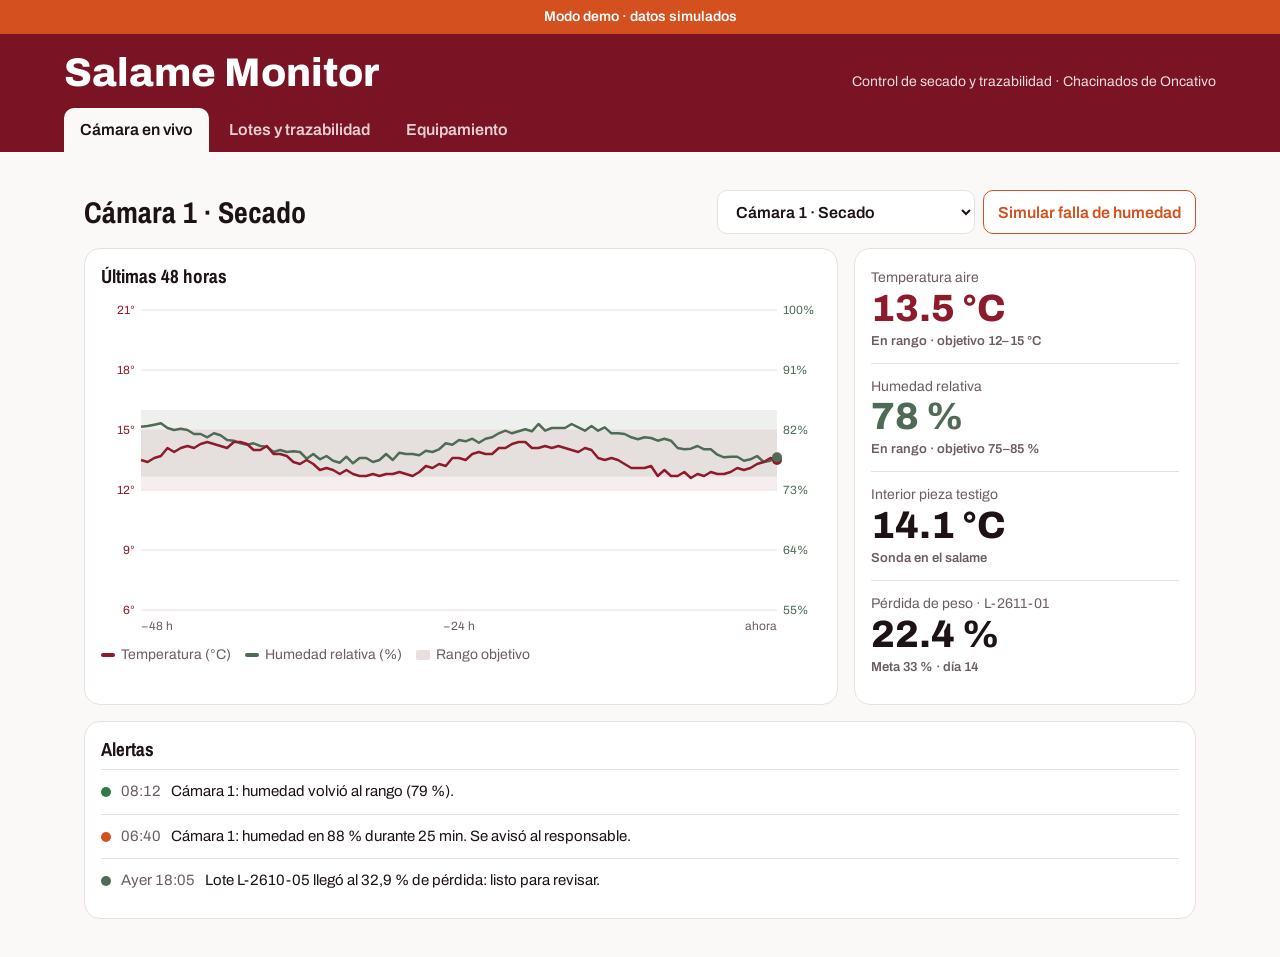
==== public_html/index.html @ 7d1190ae "Salame Monitor: panel, API PHP/MySQL, esquema SQL y firmware ESP32 Co-Authored-By: Claude Opus 5.5 <" ====
<!DOCTYPE html>
<html lang="es">
<head>
<meta charset="utf-8">
<meta name="viewport" content="width=device-width,initial-scale=1">
<title>Salame Monitor Oncativo</title>
<link rel="preconnect" href="https://fonts.googleapis.com">
<link href="https://fonts.googleapis.com/css2?family=Archivo:wght@400;600;800&family=Archivo+Narrow:wght@500;700&display=swap" rel="stylesheet">
<link rel="stylesheet" href="assets/style.css">
<script>new MutationObserver(()=>{for(const c of document.querySelectorAll('.stack td:not([data-l])')){let i=0,p=c;while(p=p.previousElementSibling)i+=p.colSpan;c.dataset.l=c.closest('table').rows[0].cells[i]?.textContent||''}}).observe(document,{childList:true,subtree:true})</script>
</head>
<body>
<div class="banner" id="modo">Modo demo · datos simulados</div>
<header>
  <div class="brand">
    <h1>Salame Monitor</h1>
    <div class="sub">Control de secado y trazabilidad · Chacinados de Oncativo</div>
  </div>
  <nav role="tablist">
    <button role="tab" aria-selected="true" data-v="camara">Cámara en vivo</button>
    <button role="tab" aria-selected="false" data-v="lotes">Lotes y trazabilidad</button>
    <button role="tab" aria-selected="false" data-v="materiales">Equipamiento</button>
  </nav>
</header>

<main>
<section class="view on band" id="v-camara">
  <div class="row">
    <h2 id="camTitle">Cámara</h2>
    <div style="display:flex;gap:8px;flex-wrap:wrap">
      <select id="cam" aria-label="Cámara"></select>
      <button class="btn warn" id="fail">Simular falla de humedad</button>
    </div>
  </div>
  <div class="live">
    <div class="panel">
      <h3>Últimas 48 horas</h3>
      <div class="fig"><svg id="chart" role="img" aria-label="Temperatura y humedad de la cámara en las últimas 48 horas"></svg></div>
      <div class="legend"><span><i style="background:var(--red)"></i>Temperatura (°C)</span><span><i style="background:var(--mold)"></i>Humedad relativa (%)</span><span><i style="background:var(--line);height:10px"></i>Rango objetivo</span></div>
    </div>
    <div class="panel"><div class="kpis" id="kpis"></div></div>
  </div>
  <div class="panel alerts">
    <h3>Alertas</h3>
    <div id="alerts"></div>
  </div>
</section>

<section class="view band" id="v-lotes">
  <div class="row"><h2>Lotes en proceso</h2><span class="sub" style="color:var(--mut)">Tocá un lote para ver su curva y la ficha de trazabilidad</span></div>
  <div class="panel">
    <table class="stack"><thead><tr><th>Lote</th><th>Producto</th><th>Etapa</th><th>Día</th><th>Pérdida de peso</th><th>Avance vs. meta</th></tr></thead><tbody id="lots"></tbody></table>
  </div>
  <div class="detail" id="detail"></div>
</section>

<section class="view band" id="v-materiales">
  <div class="row"><h2>Qué hace falta para medir una cámara</h2></div>
  <div class="mats" id="mats"></div>
  <div class="panel params">
    <h3>Rangos de referencia de la demo</h3>
    <div class="scroll"><table><thead><tr><th>Etapa</th><th class="n">Temperatura</th><th class="n">Humedad relativa</th><th>Duración típica</th></tr></thead><tbody id="params"></tbody></table></div>
    <p class="note">Valores orientativos. Cada chacinador carga sus propios rangos por cámara en la base de datos.</p>
  </div>
</section>
</main>
<script src="assets/app.js"></script>
</body>
</html>
---- public_html/assets/style.css ----
/* VOICE: herramienta de trabajo para el chacinador, clara y seria, con olor a secadero.
   IDEA: la etiqueta de lote colgada de un salame en la cámara de secado.
   PICTURE: el panel de la cámara en vivo con curvas de temperatura y humedad sobre sus bandas objetivo.
   COLOUR and TYPE: rojo salame dominante, verde moho de apoyo, blanco flor como fondo, acento naranja brasa; Archivo + Archivo Narrow.
   LAYOUT: barra superior roja, pestañas, panel en vivo grande con indicadores a la derecha, luego lotes y materiales. */
:root{color-scheme:light dark;
--bg:light-dark(#fbf9f8,#160c0e);--card:light-dark(#ffffff,#22141a);--ink:light-dark(#1d1214,#f4ecea);--mut:light-dark(#6d5d60,#b9a6a9);
--red:light-dark(#8e1b2b,#c23a4e);--redbar:#7a1424;--mold:light-dark(#4f6b55,#8fb59a);--ember:light-dark(#d4511f,#ff7a45);--line:light-dark(#eadfdf,#3a2629);--ok:light-dark(#2f7a46,#6fcf8f)}
:root[data-theme=light]{color-scheme:light}:root[data-theme=dark]{color-scheme:dark}
*{box-sizing:border-box;min-width:0}
body{margin:0;background:var(--bg);color:var(--ink);font:16px/1.55 Archivo,system-ui,sans-serif;overflow-x:clip}
header{background:var(--redbar);color:#fff;padding:18px max(5vw,16px) 0}
.brand{display:flex;flex-wrap:wrap;align-items:baseline;gap:6px 16px;justify-content:space-between}
h1{font:800 clamp(26px,4vw,40px)/1.05 Archivo,sans-serif;margin:0;text-wrap:balance}
.sub{opacity:.85;font-size:14px}
nav{display:flex;gap:4px;margin-top:14px;overflow-x:auto}
nav button{flex:none;font:600 16px Archivo,sans-serif;background:transparent;color:#fff;border:0;padding:12px 16px;min-height:44px;border-radius:10px 10px 0 0;cursor:pointer;opacity:.8}
nav button[aria-selected=true]{background:var(--bg);color:var(--ink);opacity:1}
nav button:focus-visible,button:focus-visible,select:focus-visible{outline:3px solid var(--ember);outline-offset:2px}
.band{padding:clamp(20px,3vw,40px) max(5vw,16px);max-width:1240px;margin:0 auto}
.view{display:none}.view.on{display:block}
.row{display:flex;flex-wrap:wrap;gap:12px;align-items:center;justify-content:space-between;margin-bottom:14px}
h2{font:700 clamp(22px,2.6vw,30px)/1.1 "Archivo Narrow",sans-serif;margin:0}
h3{font:700 19px/1.2 "Archivo Narrow",sans-serif;margin:0 0 8px}
select,.btn{font:600 16px Archivo,sans-serif;min-height:44px;padding:8px 14px;border-radius:10px;border:1px solid var(--line);background:var(--card);color:var(--ink);cursor:pointer}
.btn.pri{background:var(--red);border-color:var(--red);color:#fff}
.btn.warn{border-color:var(--ember);color:var(--ember)}
.live{display:grid;grid-template-columns:minmax(0,2.2fr) minmax(0,1fr);gap:16px}
.panel{background:var(--card);border:1px solid var(--line);border-radius:16px;padding:16px}
.fig{position:relative;min-height:340px}.fig>svg{position:absolute;inset:0;width:100%;height:100%}
.legend{display:flex;flex-wrap:wrap;gap:14px;font-size:14px;color:var(--mut);margin-top:8px}
.legend i{display:inline-block;width:14px;height:4px;border-radius:2px;vertical-align:middle;margin-right:6px}
.kpis{display:grid;gap:10px}
.kpi{border-bottom:1px solid var(--line);padding-bottom:10px}
.kpi:last-child{border:0}
.kpi b{display:block;font:800 clamp(28px,3.4vw,38px)/1 Archivo,sans-serif;white-space:nowrap}
.kpi span{font-size:14px;color:var(--mut)}
.kpi .st{font-size:13px;font-weight:600}
.okc{color:var(--ok)}.bad{color:var(--ember)}
.alerts{margin-top:16px}
.alert{display:flex;gap:10px;padding:10px 0;border-top:1px solid var(--line);font-size:15px}
.alert time{color:var(--mut);white-space:nowrap;font-variant-numeric:tabular-nums}
.dot{width:10px;height:10px;border-radius:50%;margin-top:7px;flex:none}
table{width:100%;border-collapse:collapse;font-size:15px}
th{text-align:left;font-size:13px;color:var(--mut);font-weight:600;padding:8px;border-bottom:2px solid var(--line)}
td{padding:10px 8px;border-bottom:1px solid var(--line);vertical-align:top}
td.n{text-align:right;font-variant-numeric:tabular-nums;white-space:nowrap}
tr.click{cursor:pointer}tr.click:hover td{background:color-mix(in srgb,var(--red) 6%,transparent)}
.meter{height:10px;background:var(--line);border-radius:6px;overflow:hidden;min-width:90px;position:relative}
.meter>i{display:block;height:100%;background:var(--mold)}
.meter>em{position:absolute;top:-2px;bottom:-2px;width:2px;background:var(--ink)}
.tag{display:inline-block;font-size:13px;font-weight:600;padding:2px 8px;border-radius:20px;background:color-mix(in srgb,var(--mold) 18%,transparent);color:var(--mold);white-space:nowrap}
.tag.f{background:color-mix(in srgb,var(--ember) 16%,transparent);color:var(--ember)}
.tag.l{background:color-mix(in srgb,var(--red) 14%,transparent);color:var(--red)}
.detail{display:grid;grid-template-columns:minmax(0,1.6fr) minmax(0,1fr);gap:16px;margin-top:16px}
.ficha{border:2px dashed var(--red);border-radius:14px;padding:16px;font-size:15px}
.ficha dl{display:grid;grid-template-columns:auto minmax(0,1fr);gap:4px 12px;margin:10px 0}
.ficha dt{color:var(--mut)}.ficha dd{margin:0;font-weight:600}
.qr{width:96px;height:96px;float:right;margin:0 0 8px 12px}
.note{font-size:13px;color:var(--mut);margin-top:10px}
.mats{display:grid;grid-template-columns:repeat(auto-fill,minmax(min(100%,300px),1fr));gap:14px}
.mat{background:var(--card);border:1px solid var(--line);border-radius:14px;padding:16px}
.mat .k{font-size:13px;font-weight:600;color:var(--red)}
.mat p{margin:6px 0 0;font-size:15px}
.params{margin-top:24px}
.scroll{overflow-x:auto}
@media(max-width:860px){.live,.detail{grid-template-columns:minmax(0,1fr)}.kpis{grid-template-columns:repeat(2,minmax(0,1fr))}.kpi{border:0}}
@media(max-width:600px){table{font-size:13px}.stack thead{display:none}.stack tr{display:grid;padding-block:10px;border-bottom:1px solid var(--line)}.stack td{display:flow-root;border:0;padding:3px 0;padding-inline-start:8em;text-align:start}.stack td::before{content:attr(data-l);float:inline-start;width:7.5em;margin-inline-start:-8em;white-space:normal;color:var(--mut)}.stack td:empty{display:none}.fig{min-height:260px}}
@media(prefers-reduced-motion:reduce){*{transition:none!important;animation:none!important}}
.pulse{animation:p 2s infinite}@keyframes p{50%{opacity:.35}}
.banner{background:var(--ember);color:#fff;font-size:14px;font-weight:600;padding:6px max(5vw,16px);text-align:center}
.banner.real{background:var(--ok)}
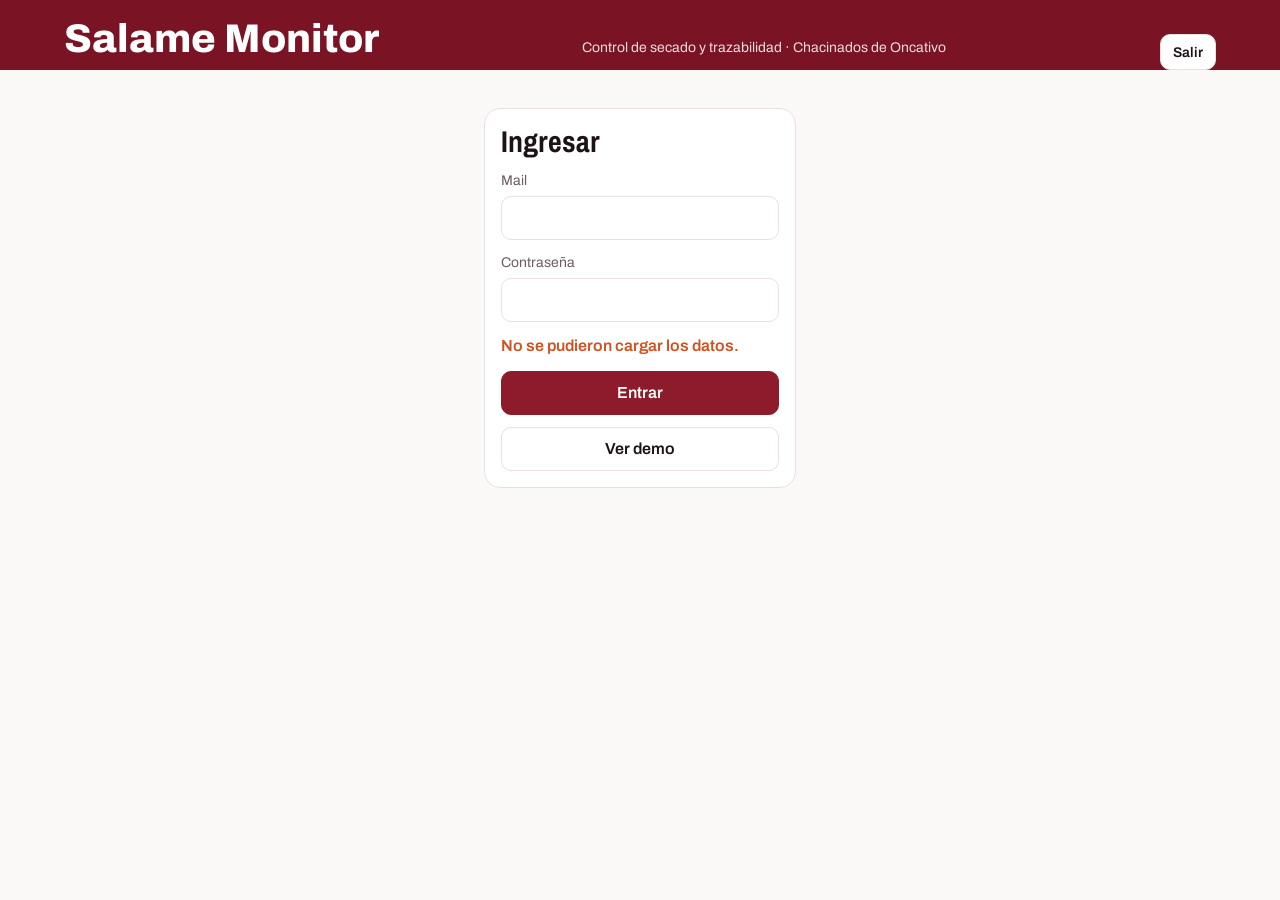
==== commit cdf798fe: "Multiempresa: login, panel de administrador y suspensión de cuentas - Tablas empresas y usuarios; cá" ====
--- a/public_html/index.html
+++ b/public_html/index.html
@@ -14,7 +14,8 @@
 <header>
   <div class="brand">
     <h1>Salame Monitor</h1>
-    <div class="sub">Control de secado y trazabilidad · Chacinados de Oncativo</div>
+    <div class="sub" id="empresa">Control de secado y trazabilidad · Chacinados de Oncativo</div>
+    <div class="user" id="user" hidden><span id="userName"></span><a id="adminLink" href="admin.html" hidden>Administrador</a><button class="btn sm" id="salir">Salir</button></div>
   </div>
   <nav role="tablist">
     <button role="tab" aria-selected="true" data-v="camara">Cámara en vivo</button>
@@ -22,6 +23,17 @@
     <button role="tab" aria-selected="false" data-v="materiales">Equipamiento</button>
   </nav>
 </header>
+
+<section class="band login" id="login" hidden>
+  <form class="panel" id="loginForm">
+    <h2>Ingresar</h2>
+    <label>Mail<input type="email" name="email" autocomplete="username" required></label>
+    <label>Contraseña<input type="password" name="password" autocomplete="current-password" required></label>
+    <p class="err" id="loginErr" role="alert"></p>
+    <button class="btn pri">Entrar</button>
+    <button class="btn" type="button" id="verDemo">Ver demo</button>
+  </form>
+</section>
 
 <main>
 <section class="view on band" id="v-camara">
--- a/public_html/assets/style.css
+++ b/public_html/assets/style.css
@@ -70,3 +70,18 @@
 .pulse{animation:p 2s infinite}@keyframes p{50%{opacity:.35}}
 .banner{background:var(--ember);color:#fff;font-size:14px;font-weight:600;padding:6px max(5vw,16px);text-align:center}
 .banner.real{background:var(--ok)}
+.user{display:flex;align-items:center;gap:12px;font-size:14px;flex-wrap:wrap}
+.user a{color:#fff;font-weight:600}
+.btn.sm{min-height:36px;padding:4px 12px;font-size:14px}
+body.login-on nav,body.login-on main{display:none}
+.login{max-width:440px}
+.login form{display:grid;gap:12px}
+.login label,.form label{display:grid;gap:4px;font-size:14px;color:var(--mut)}
+input{font:16px Archivo,sans-serif;min-height:44px;padding:8px 12px;border-radius:10px;border:1px solid var(--line);background:var(--card);color:var(--ink)}
+input:focus-visible{outline:3px solid var(--ember);outline-offset:2px}
+.err{color:var(--ember);font-weight:600;margin:0;min-height:1.5em}
+.form.inline{display:flex;flex-wrap:wrap;gap:10px;align-items:end;margin-top:14px;padding-top:14px;border-top:1px solid var(--line)}
+.form.inline label{flex:1 1 140px}
+.secreto{background:color-mix(in srgb,var(--ok) 14%,var(--card));border:2px solid var(--ok);border-radius:14px;padding:14px 16px;margin-bottom:16px;font-weight:600;overflow-wrap:anywhere}
+.secreto code{font-size:15px;background:var(--card);padding:2px 6px;border-radius:6px;user-select:all}
+[hidden]{display:none!important}
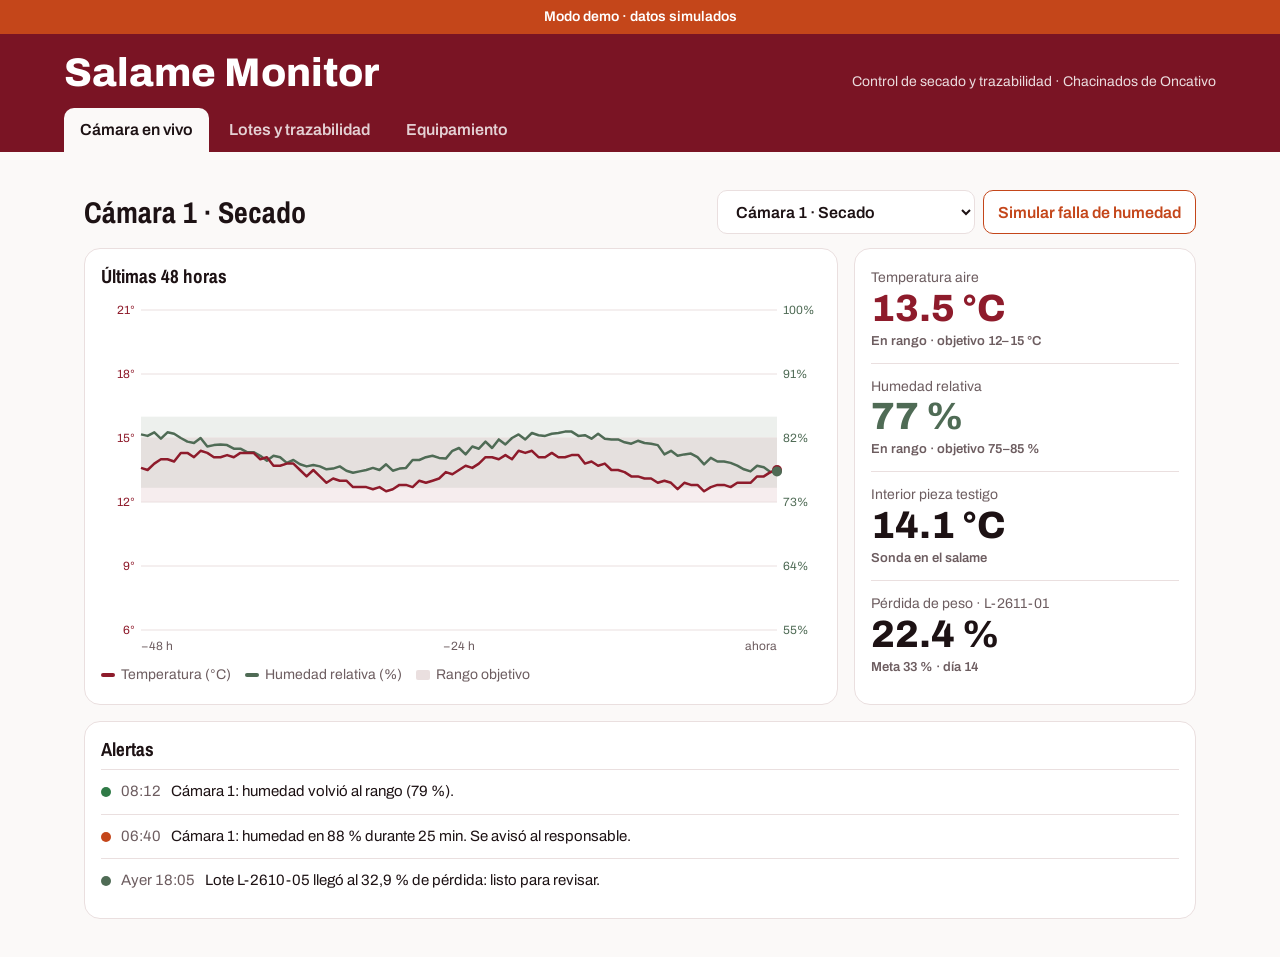
==== commit 491792ca: "Adaptación a cualquier dispositivo - Colores sin light-dark()/color-mix() para que funcione en celul" ====
--- a/public_html/index.html
+++ b/public_html/index.html
@@ -2,12 +2,21 @@
 <html lang="es">
 <head>
 <meta charset="utf-8">
-<meta name="viewport" content="width=device-width,initial-scale=1">
+<meta name="viewport" content="width=device-width,initial-scale=1,viewport-fit=cover">
+<meta name="theme-color" content="#7a1424">
+<meta name="mobile-web-app-capable" content="yes">
+<meta name="apple-mobile-web-app-capable" content="yes">
+<meta name="apple-mobile-web-app-status-bar-style" content="default">
+<meta name="apple-mobile-web-app-title" content="Salame Monitor">
+<meta name="format-detection" content="telephone=no">
+<link rel="manifest" href="manifest.webmanifest">
+<link rel="icon" href="assets/icon.svg" type="image/svg+xml">
+<link rel="apple-touch-icon" href="assets/icon-180.png">
 <title>Salame Monitor Oncativo</title>
 <link rel="preconnect" href="https://fonts.googleapis.com">
 <link href="https://fonts.googleapis.com/css2?family=Archivo:wght@400;600;800&family=Archivo+Narrow:wght@500;700&display=swap" rel="stylesheet">
 <link rel="stylesheet" href="assets/style.css">
-<script>new MutationObserver(()=>{for(const c of document.querySelectorAll('.stack td:not([data-l])')){let i=0,p=c;while(p=p.previousElementSibling)i+=p.colSpan;c.dataset.l=c.closest('table').rows[0].cells[i]?.textContent||''}}).observe(document,{childList:true,subtree:true})</script>
+<script>new MutationObserver(()=>{for(const c of document.querySelectorAll('.stack td:not([data-l])')){let i=0,p=c;while(p=p.previousElementSibling)i+=p.colSpan;c.dataset.l=(c.closest('table').rows[0].cells[i]||{}).textContent||''}}).observe(document,{childList:true,subtree:true})</script>
 </head>
 <body>
 <div class="banner" id="modo">Modo demo · datos simulados</div>
--- a/public_html/assets/style.css
+++ b/public_html/assets/style.css
@@ -3,13 +3,23 @@
    PICTURE: el panel de la cámara en vivo con curvas de temperatura y humedad sobre sus bandas objetivo.
    COLOUR and TYPE: rojo salame dominante, verde moho de apoyo, blanco flor como fondo, acento naranja brasa; Archivo + Archivo Narrow.
    LAYOUT: barra superior roja, pestañas, panel en vivo grande con indicadores a la derecha, luego lotes y materiales. */
-:root{color-scheme:light dark;
---bg:light-dark(#fbf9f8,#160c0e);--card:light-dark(#ffffff,#22141a);--ink:light-dark(#1d1214,#f4ecea);--mut:light-dark(#6d5d60,#b9a6a9);
---red:light-dark(#8e1b2b,#c23a4e);--redbar:#7a1424;--mold:light-dark(#4f6b55,#8fb59a);--ember:light-dark(#d4511f,#ff7a45);--line:light-dark(#eadfdf,#3a2629);--ok:light-dark(#2f7a46,#6fcf8f)}
-:root[data-theme=light]{color-scheme:light}:root[data-theme=dark]{color-scheme:dark}
+/* Colores con variables comunes + media query (no light-dark()) para que funcione también en celulares viejos. */
+:root{color-scheme:light;
+--bg:#fbf9f8;--card:#ffffff;--ink:#1d1214;--mut:#6d5d60;--red:#8e1b2b;--redbar:#7a1424;--mold:#4f6b55;--ember:#c4461a;--line:#eadfdf;--ok:#2f7a46;
+--tint-red:rgba(142,27,43,.07);--tint-mold:rgba(79,107,85,.16);--tint-ember:rgba(196,70,26,.14);--tint-ok:rgba(47,122,70,.12);
+--gutter:max(5vw,16px)}
+@media(prefers-color-scheme:dark){:root:not([data-theme=light]){color-scheme:dark;
+--bg:#160c0e;--card:#22141a;--ink:#f4ecea;--mut:#b9a6a9;--red:#c23a4e;--mold:#8fb59a;--ember:#ff7a45;--line:#3a2629;--ok:#6fcf8f;
+--tint-red:rgba(194,58,78,.14);--tint-mold:rgba(143,181,154,.18);--tint-ember:rgba(255,122,69,.16);--tint-ok:rgba(111,207,143,.14)}}
+:root[data-theme=dark]{color-scheme:dark;
+--bg:#160c0e;--card:#22141a;--ink:#f4ecea;--mut:#b9a6a9;--red:#c23a4e;--mold:#8fb59a;--ember:#ff7a45;--line:#3a2629;--ok:#6fcf8f;
+--tint-red:rgba(194,58,78,.14);--tint-mold:rgba(143,181,154,.18);--tint-ember:rgba(255,122,69,.16);--tint-ok:rgba(111,207,143,.14)}
 *{box-sizing:border-box;min-width:0}
-body{margin:0;background:var(--bg);color:var(--ink);font:16px/1.55 Archivo,system-ui,sans-serif;overflow-x:clip}
-header{background:var(--redbar);color:#fff;padding:18px max(5vw,16px) 0}
+html{-webkit-text-size-adjust:100%;text-size-adjust:100%}
+body{margin:0;background:var(--bg);color:var(--ink);font:16px/1.55 Archivo,system-ui,sans-serif;overflow-x:hidden;overflow-x:clip;-webkit-tap-highlight-color:transparent}
+/* Celulares con muesca / isla: el contenido no queda debajo de la cámara ni de la barra de inicio */
+@supports(padding:max(0px)){:root{--gutter:max(5vw,16px,env(safe-area-inset-left),env(safe-area-inset-right))}body{padding-bottom:env(safe-area-inset-bottom)}}
+header{background:var(--redbar);color:#fff;padding:18px 16px 0;padding:max(18px,env(safe-area-inset-top,0px)) var(--gutter) 0}
 .brand{display:flex;flex-wrap:wrap;align-items:baseline;gap:6px 16px;justify-content:space-between}
 h1{font:800 clamp(26px,4vw,40px)/1.05 Archivo,sans-serif;margin:0;text-wrap:balance}
 .sub{opacity:.85;font-size:14px}
@@ -17,7 +27,7 @@
 nav button{flex:none;font:600 16px Archivo,sans-serif;background:transparent;color:#fff;border:0;padding:12px 16px;min-height:44px;border-radius:10px 10px 0 0;cursor:pointer;opacity:.8}
 nav button[aria-selected=true]{background:var(--bg);color:var(--ink);opacity:1}
 nav button:focus-visible,button:focus-visible,select:focus-visible{outline:3px solid var(--ember);outline-offset:2px}
-.band{padding:clamp(20px,3vw,40px) max(5vw,16px);max-width:1240px;margin:0 auto}
+.band{padding:clamp(20px,3vw,40px) var(--gutter);max-width:1240px;margin:0 auto}
 .view{display:none}.view.on{display:block}
 .row{display:flex;flex-wrap:wrap;gap:12px;align-items:center;justify-content:space-between;margin-bottom:14px}
 h2{font:700 clamp(22px,2.6vw,30px)/1.1 "Archivo Narrow",sans-serif;margin:0}
@@ -27,10 +37,10 @@
 .btn.warn{border-color:var(--ember);color:var(--ember)}
 .live{display:grid;grid-template-columns:minmax(0,2.2fr) minmax(0,1fr);gap:16px}
 .panel{background:var(--card);border:1px solid var(--line);border-radius:16px;padding:16px}
-.fig{position:relative;min-height:340px}.fig>svg{position:absolute;inset:0;width:100%;height:100%}
+.fig{position:relative;min-height:clamp(240px,48vh,360px)}.fig>svg{position:absolute;top:0;left:0;width:100%;height:100%}
 .legend{display:flex;flex-wrap:wrap;gap:14px;font-size:14px;color:var(--mut);margin-top:8px}
 .legend i{display:inline-block;width:14px;height:4px;border-radius:2px;vertical-align:middle;margin-right:6px}
-.kpis{display:grid;gap:10px}
+.kpis{display:grid;gap:10px;align-content:start}
 .kpi{border-bottom:1px solid var(--line);padding-bottom:10px}
 .kpi:last-child{border:0}
 .kpi b{display:block;font:800 clamp(28px,3.4vw,38px)/1 Archivo,sans-serif;white-space:nowrap}
@@ -44,17 +54,20 @@
 table{width:100%;border-collapse:collapse;font-size:15px}
 th{text-align:left;font-size:13px;color:var(--mut);font-weight:600;padding:8px;border-bottom:2px solid var(--line)}
 td{padding:10px 8px;border-bottom:1px solid var(--line);vertical-align:top}
+th.n{text-align:right}
 td.n{text-align:right;font-variant-numeric:tabular-nums;white-space:nowrap}
-tr.click{cursor:pointer}tr.click:hover td{background:color-mix(in srgb,var(--red) 6%,transparent)}
+tr.click{cursor:pointer}
+@media(hover:hover){tr.click:hover td{background:var(--tint-red)}}
+tr.click:active td{background:var(--tint-red)}
 .meter{height:10px;background:var(--line);border-radius:6px;overflow:hidden;min-width:90px;position:relative}
 .meter>i{display:block;height:100%;background:var(--mold)}
 .meter>em{position:absolute;top:-2px;bottom:-2px;width:2px;background:var(--ink)}
-.tag{display:inline-block;font-size:13px;font-weight:600;padding:2px 8px;border-radius:20px;background:color-mix(in srgb,var(--mold) 18%,transparent);color:var(--mold);white-space:nowrap}
-.tag.f{background:color-mix(in srgb,var(--ember) 16%,transparent);color:var(--ember)}
-.tag.l{background:color-mix(in srgb,var(--red) 14%,transparent);color:var(--red)}
+.tag{display:inline-block;font-size:13px;font-weight:600;padding:2px 8px;border-radius:20px;background:var(--tint-mold);color:var(--mold);white-space:nowrap}
+.tag.f{background:var(--tint-ember);color:var(--ember)}
+.tag.l{background:var(--tint-red);color:var(--red)}
 .detail{display:grid;grid-template-columns:minmax(0,1.6fr) minmax(0,1fr);gap:16px;margin-top:16px}
 .ficha{border:2px dashed var(--red);border-radius:14px;padding:16px;font-size:15px}
-.ficha dl{display:grid;grid-template-columns:auto minmax(0,1fr);gap:4px 12px;margin:10px 0}
+.ficha dl{clear:both;display:grid;grid-template-columns:auto minmax(0,1fr);gap:4px 12px;margin:10px 0}
 .ficha dt{color:var(--mut)}.ficha dd{margin:0;font-weight:600}
 .qr{width:96px;height:96px;float:right;margin:0 0 8px 12px}
 .note{font-size:13px;color:var(--mut);margin-top:10px}
@@ -64,11 +77,9 @@
 .mat p{margin:6px 0 0;font-size:15px}
 .params{margin-top:24px}
 .scroll{overflow-x:auto}
-@media(max-width:860px){.live,.detail{grid-template-columns:minmax(0,1fr)}.kpis{grid-template-columns:repeat(2,minmax(0,1fr))}.kpi{border:0}}
-@media(max-width:600px){table{font-size:13px}.stack thead{display:none}.stack tr{display:grid;padding-block:10px;border-bottom:1px solid var(--line)}.stack td{display:flow-root;border:0;padding:3px 0;padding-inline-start:8em;text-align:start}.stack td::before{content:attr(data-l);float:inline-start;width:7.5em;margin-inline-start:-8em;white-space:normal;color:var(--mut)}.stack td:empty{display:none}.fig{min-height:260px}}
 @media(prefers-reduced-motion:reduce){*{transition:none!important;animation:none!important}}
 .pulse{animation:p 2s infinite}@keyframes p{50%{opacity:.35}}
-.banner{background:var(--ember);color:#fff;font-size:14px;font-weight:600;padding:6px max(5vw,16px);text-align:center}
+.banner{background:var(--ember);color:#fff;font-size:14px;font-weight:600;padding:6px var(--gutter);text-align:center}
 .banner.real{background:var(--ok)}
 .user{display:flex;align-items:center;gap:12px;font-size:14px;flex-wrap:wrap}
 .user a{color:#fff;font-weight:600}
@@ -82,6 +93,71 @@
 .err{color:var(--ember);font-weight:600;margin:0;min-height:1.5em}
 .form.inline{display:flex;flex-wrap:wrap;gap:10px;align-items:end;margin-top:14px;padding-top:14px;border-top:1px solid var(--line)}
 .form.inline label{flex:1 1 140px}
-.secreto{background:color-mix(in srgb,var(--ok) 14%,var(--card));border:2px solid var(--ok);border-radius:14px;padding:14px 16px;margin-bottom:16px;font-weight:600;overflow-wrap:anywhere}
+.secreto{background:var(--card);background-image:linear-gradient(var(--tint-ok),var(--tint-ok));border:2px solid var(--ok);border-radius:14px;padding:14px 16px;margin-bottom:16px;font-weight:600;overflow-wrap:anywhere}
 .secreto code{font-size:15px;background:var(--card);padding:2px 6px;border-radius:6px;user-select:all}
 [hidden]{display:none!important}
+.btn,nav button,select,input{touch-action:manipulation}
+.scroll{-webkit-overflow-scrolling:touch}
+
+/* ---------- Adaptación a cada dispositivo ---------- */
+/* Pantallas táctiles: botones de al menos 44 px para tocar con el dedo */
+@media(pointer:coarse){.btn.sm{min-height:44px;padding:8px 14px}}
+
+/* Tablets y celulares acostados */
+@media(max-width:860px){
+  .live,.detail{grid-template-columns:minmax(0,1fr)}
+  .kpis{grid-template-columns:repeat(auto-fit,minmax(150px,1fr))}
+  .kpi{border:0}
+}
+
+/* Celulares: las tablas pasan a tarjetas, una fila debajo de la otra */
+@media(max-width:600px){
+  header{padding-top:max(12px,env(safe-area-inset-top,0px))}
+  .brand{align-items:center}
+  .brand .sub{flex-basis:100%;order:3}
+  nav{margin-top:10px;margin-inline:calc(-1 * var(--gutter));padding-inline:var(--gutter);scrollbar-width:none;scroll-snap-type:x proximity}
+  nav::-webkit-scrollbar{display:none}
+  nav button{padding:10px 14px;font-size:15px;scroll-snap-align:start}
+  .row>div,.row>select{width:100%}
+  #cam{flex:1 1 100%}
+  .panel{padding:14px;border-radius:14px}
+  table{font-size:14px}
+  .stack thead{display:none}
+  .stack tr{display:block;padding-block:10px;border-bottom:1px solid var(--line)}
+  .stack td{display:block;overflow:hidden;border:0;padding:3px 0 3px 8em;text-align:left;white-space:normal}
+  .stack td::before{content:attr(data-l);float:left;width:7.5em;margin-left:-8em;white-space:normal;color:var(--mut)}
+  .stack td:empty{display:none}
+  .stack td.acc{padding-left:0;display:flex;flex-wrap:wrap;gap:8px;padding-top:8px}
+  .stack td.acc::before{display:none}
+  .stack td.acc .btn{flex:1 1 auto}
+  .form.inline>.btn{width:100%}
+  .alert{flex-wrap:wrap;gap:4px 10px}
+  .alert>span:last-child{flex-basis:calc(100% - 20px);margin-left:20px}
+  .qr{width:80px;height:80px}
+  .secreto .btn{display:block;width:100%;margin-top:10px}
+}
+
+/* Celulares muy chicos (320 px) */
+@media(max-width:360px){
+  .stack td{padding-left:0}
+  .stack td::before{float:none;display:block;width:auto;margin:0;font-size:12px}
+  .kpi b{font-size:26px}
+  .ficha dl{grid-template-columns:minmax(0,1fr)}
+  .ficha dd{margin-bottom:6px}
+}
+
+/* Celular acostado: gráfico más bajo para que entre en la pantalla */
+@media(max-height:500px) and (orientation:landscape){.fig{min-height:220px}}
+
+/* Pantallas grandes (TV en la planta, monitores anchos) */
+@media(min-width:1600px){.band{max-width:1480px}body{font-size:17px}}
+
+/* Impresión: la ficha de trazabilidad sale limpia en papel */
+@media print{
+  header nav,.banner,.user,#fail,#cam,.btn,#login{display:none!important}
+  header{background:none;color:#000;padding:0}
+  body{background:#fff;color:#000}
+  .panel,.ficha{break-inside:avoid;border-color:#999}
+  .view{display:none!important}.view.on{display:block!important}
+}
+a.btn{display:inline-flex;align-items:center;justify-content:center;text-decoration:none}
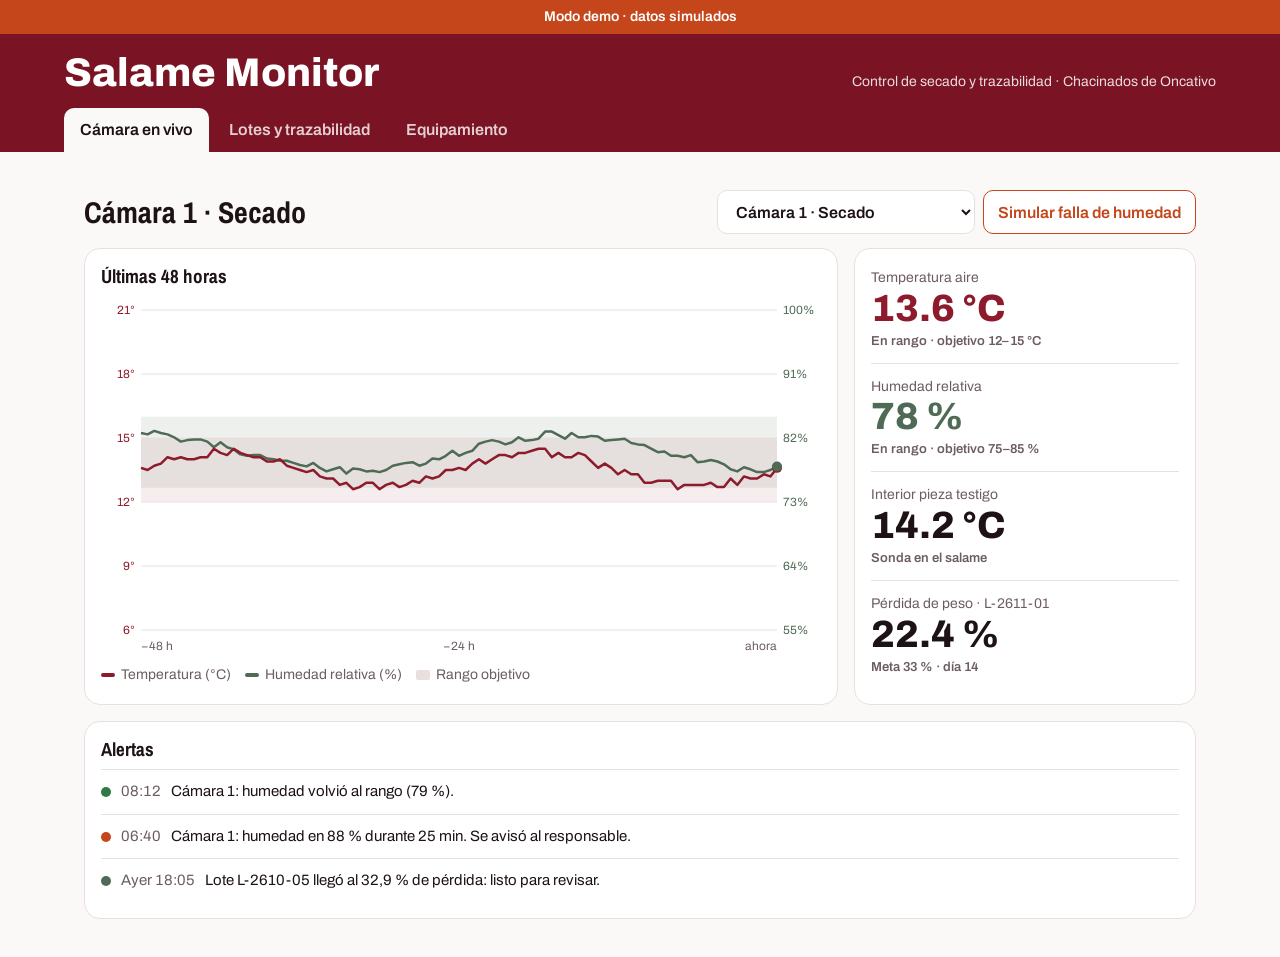
==== commit 319b2642: "Modo prueba en el panel de administrador Permite dar de alta empresas, cámaras y usuarios sin servid" ====
--- a/public_html/index.html
+++ b/public_html/index.html
@@ -41,6 +41,7 @@
     <p class="err" id="loginErr" role="alert"></p>
     <button class="btn pri">Entrar</button>
     <button class="btn" type="button" id="verDemo">Ver demo</button>
+    <a class="note" href="admin.html">Panel de administrador</a>
   </form>
 </section>
 
--- a/public_html/assets/style.css
+++ b/public_html/assets/style.css
@@ -161,3 +161,4 @@
   .view{display:none!important}.view.on{display:block!important}
 }
 a.btn{display:inline-flex;align-items:center;justify-content:center;text-decoration:none}
+.banner .btn.sm{min-height:30px;margin-left:8px;padding:2px 10px;background:rgba(255,255,255,.15);border-color:rgba(255,255,255,.5);color:#fff}
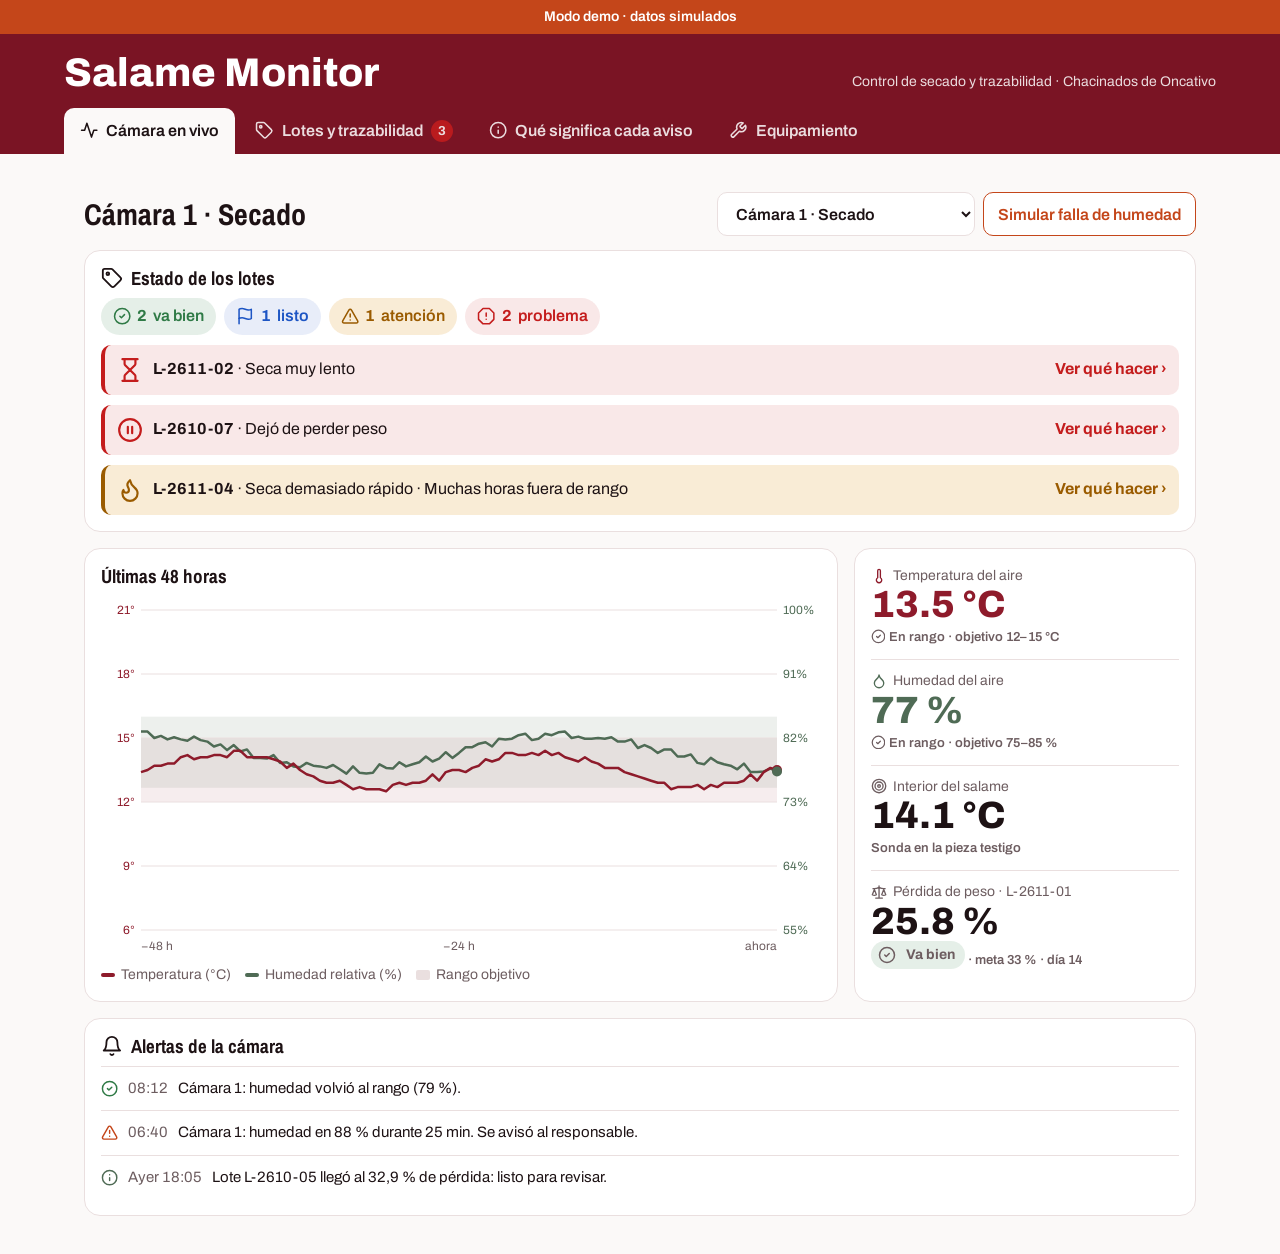
==== commit 2289a810: "Menú lateral en celular, diagnóstico del estacionamiento e íconos - Menú lateral (botón ☰) en celula" ====
--- a/public_html/index.html
+++ b/public_html/index.html
@@ -22,16 +22,22 @@
 <div class="banner" id="modo">Modo demo · datos simulados</div>
 <header>
   <div class="brand">
+    <button class="menu-btn" id="menuBtn" aria-label="Abrir menú" aria-expanded="false" aria-controls="menu"><svg class="ic" aria-hidden="true"><use href="#i-menu"/></svg></button>
     <h1>Salame Monitor</h1>
     <div class="sub" id="empresa">Control de secado y trazabilidad · Chacinados de Oncativo</div>
-    <div class="user" id="user" hidden><span id="userName"></span><a id="adminLink" href="admin.html" hidden>Administrador</a><button class="btn sm" id="salir">Salir</button></div>
   </div>
-  <nav role="tablist">
-    <button role="tab" aria-selected="true" data-v="camara">Cámara en vivo</button>
-    <button role="tab" aria-selected="false" data-v="lotes">Lotes y trazabilidad</button>
-    <button role="tab" aria-selected="false" data-v="materiales">Equipamiento</button>
+  <nav id="menu" aria-label="Secciones" tabindex="-1">
+    <div class="drawer-head"><b>Salame Monitor</b><button class="menu-btn" id="menuClose" aria-label="Cerrar menú"><svg class="ic" aria-hidden="true"><use href="#i-x"/></svg></button></div>
+    <div class="tabs" role="tablist">
+      <button role="tab" aria-selected="true" data-v="camara"><svg class="ic" aria-hidden="true"><use href="#i-vivo"/></svg>Cámara en vivo</button>
+      <button role="tab" aria-selected="false" data-v="lotes"><svg class="ic" aria-hidden="true"><use href="#i-lote"/></svg>Lotes y trazabilidad<span class="badge" id="lotBadge" hidden></span></button>
+      <button role="tab" aria-selected="false" data-v="guia"><svg class="ic" aria-hidden="true"><use href="#i-info"/></svg>Qué significa cada aviso</button>
+      <button role="tab" aria-selected="false" data-v="materiales"><svg class="ic" aria-hidden="true"><use href="#i-equipo"/></svg>Equipamiento</button>
+    </div>
+    <div class="user" id="user" hidden><span id="userName"></span><a id="adminLink" href="admin.html" hidden><svg class="ic" aria-hidden="true"><use href="#i-escudo"/></svg>Administrador</a><button class="btn sm" id="salir"><svg class="ic" aria-hidden="true"><use href="#i-salir"/></svg>Salir</button></div>
   </nav>
 </header>
+<div class="scrim" id="scrim" hidden></div>
 
 <section class="band login" id="login" hidden>
   <form class="panel" id="loginForm">
@@ -54,6 +60,7 @@
       <button class="btn warn" id="fail">Simular falla de humedad</button>
     </div>
   </div>
+  <div id="resumen"></div>
   <div class="live">
     <div class="panel">
       <h3>Últimas 48 horas</h3>
@@ -63,17 +70,27 @@
     <div class="panel"><div class="kpis" id="kpis"></div></div>
   </div>
   <div class="panel alerts">
-    <h3>Alertas</h3>
+    <h3><svg class="ic" aria-hidden="true"><use href="#i-campana"/></svg>Alertas de la cámara</h3>
     <div id="alerts"></div>
   </div>
 </section>
 
 <section class="view band" id="v-lotes">
-  <div class="row"><h2>Lotes en proceso</h2><span class="sub" style="color:var(--mut)">Tocá un lote para ver su curva y la ficha de trazabilidad</span></div>
+  <div class="row"><h2>Lotes en proceso</h2><span class="sub" style="color:var(--mut)">Tocá un lote para ver qué le pasa, su curva y la ficha de trazabilidad</span></div>
+  <div class="leyenda" id="leyenda"></div>
   <div class="panel">
-    <table class="stack"><thead><tr><th>Lote</th><th>Producto</th><th>Etapa</th><th>Día</th><th>Pérdida de peso</th><th>Avance vs. meta</th></tr></thead><tbody id="lots"></tbody></table>
+    <table class="stack"><thead><tr><th>Estado</th><th>Lote</th><th>Producto</th><th>Etapa</th><th>Día</th><th>Pérdida de peso</th><th>Avance vs. meta</th></tr></thead><tbody id="lots"></tbody></table>
   </div>
   <div class="detail" id="detail"></div>
+</section>
+
+<section class="view band" id="v-guia">
+  <div class="row"><h2>¿Cómo sé si el estacionamiento va bien?</h2></div>
+  <div class="panel guia-intro">
+    <p>La app pesa sola una <b>vara testigo</b> en cada cámara y compara cuánto peso perdió el lote con lo que debería haber perdido a esta altura. Si se aparta, te avisa con un ícono y te dice qué revisar.</p>
+    <p class="note">La curva esperada es una referencia general (llega a la meta en unos 28 días). Durante la prueba piloto se ajusta a cada producto y calibre.</p>
+  </div>
+  <div class="guia" id="guia"></div>
 </section>
 
 <section class="view band" id="v-materiales">
@@ -86,6 +103,7 @@
   </div>
 </section>
 </main>
+<script src="assets/ui.js"></script>
 <script src="assets/app.js"></script>
 </body>
 </html>
--- a/public_html/assets/style.css
+++ b/public_html/assets/style.css
@@ -7,13 +7,16 @@
 :root{color-scheme:light;
 --bg:#fbf9f8;--card:#ffffff;--ink:#1d1214;--mut:#6d5d60;--red:#8e1b2b;--redbar:#7a1424;--mold:#4f6b55;--ember:#c4461a;--line:#eadfdf;--ok:#2f7a46;
 --tint-red:rgba(142,27,43,.07);--tint-mold:rgba(79,107,85,.16);--tint-ember:rgba(196,70,26,.14);--tint-ok:rgba(47,122,70,.12);
+--warn:#9a5b00;--tint-warn:rgba(217,140,0,.16);--info:#1d55c4;--tint-info:rgba(29,85,196,.1);--bad:#c41d1d;--tint-bad:rgba(196,29,29,.1);
 --gutter:max(5vw,16px)}
 @media(prefers-color-scheme:dark){:root:not([data-theme=light]){color-scheme:dark;
 --bg:#160c0e;--card:#22141a;--ink:#f4ecea;--mut:#b9a6a9;--red:#c23a4e;--mold:#8fb59a;--ember:#ff7a45;--line:#3a2629;--ok:#6fcf8f;
---tint-red:rgba(194,58,78,.14);--tint-mold:rgba(143,181,154,.18);--tint-ember:rgba(255,122,69,.16);--tint-ok:rgba(111,207,143,.14)}}
+--tint-red:rgba(194,58,78,.14);--tint-mold:rgba(143,181,154,.18);--tint-ember:rgba(255,122,69,.16);--tint-ok:rgba(111,207,143,.14);
+--warn:#f5c04a;--tint-warn:rgba(245,192,74,.15);--info:#86aefc;--tint-info:rgba(134,174,252,.14);--bad:#ff6b6b;--tint-bad:rgba(255,107,107,.15)}}
 :root[data-theme=dark]{color-scheme:dark;
 --bg:#160c0e;--card:#22141a;--ink:#f4ecea;--mut:#b9a6a9;--red:#c23a4e;--mold:#8fb59a;--ember:#ff7a45;--line:#3a2629;--ok:#6fcf8f;
---tint-red:rgba(194,58,78,.14);--tint-mold:rgba(143,181,154,.18);--tint-ember:rgba(255,122,69,.16);--tint-ok:rgba(111,207,143,.14)}
+--tint-red:rgba(194,58,78,.14);--tint-mold:rgba(143,181,154,.18);--tint-ember:rgba(255,122,69,.16);--tint-ok:rgba(111,207,143,.14);
+--warn:#f5c04a;--tint-warn:rgba(245,192,74,.15);--info:#86aefc;--tint-info:rgba(134,174,252,.14);--bad:#ff6b6b;--tint-bad:rgba(255,107,107,.15)}
 *{box-sizing:border-box;min-width:0}
 html{-webkit-text-size-adjust:100%;text-size-adjust:100%}
 body{margin:0;background:var(--bg);color:var(--ink);font:16px/1.55 Archivo,system-ui,sans-serif;overflow-x:hidden;overflow-x:clip;-webkit-tap-highlight-color:transparent}
@@ -23,10 +26,13 @@
 .brand{display:flex;flex-wrap:wrap;align-items:baseline;gap:6px 16px;justify-content:space-between}
 h1{font:800 clamp(26px,4vw,40px)/1.05 Archivo,sans-serif;margin:0;text-wrap:balance}
 .sub{opacity:.85;font-size:14px}
-nav{display:flex;gap:4px;margin-top:14px;overflow-x:auto}
-nav button{flex:none;font:600 16px Archivo,sans-serif;background:transparent;color:#fff;border:0;padding:12px 16px;min-height:44px;border-radius:10px 10px 0 0;cursor:pointer;opacity:.8}
-nav button[aria-selected=true]{background:var(--bg);color:var(--ink);opacity:1}
-nav button:focus-visible,button:focus-visible,select:focus-visible{outline:3px solid var(--ember);outline-offset:2px}
+nav{display:flex;align-items:flex-end;gap:12px;margin-top:14px}
+.tabs{display:flex;gap:4px;overflow-x:auto;scrollbar-width:none}.tabs::-webkit-scrollbar{display:none}
+.tabs [role=tab],.tabs a{display:inline-flex;align-items:center;gap:8px;flex:none;font:600 16px Archivo,sans-serif;background:transparent;color:#fff;border:0;padding:12px 16px;min-height:44px;border-radius:10px 10px 0 0;cursor:pointer;opacity:.85;text-decoration:none}
+.tabs [aria-selected=true]{background:var(--bg);color:var(--ink);opacity:1}
+nav .user{margin-left:auto;padding-bottom:8px}
+.menu-btn,.drawer-head{display:none}
+a:focus-visible,button:focus-visible,select:focus-visible{outline:3px solid var(--ember);outline-offset:2px}
 .band{padding:clamp(20px,3vw,40px) var(--gutter);max-width:1240px;margin:0 auto}
 .view{display:none}.view.on{display:block}
 .row{display:flex;flex-wrap:wrap;gap:12px;align-items:center;justify-content:space-between;margin-bottom:14px}
@@ -84,7 +90,7 @@
 .user{display:flex;align-items:center;gap:12px;font-size:14px;flex-wrap:wrap}
 .user a{color:#fff;font-weight:600}
 .btn.sm{min-height:36px;padding:4px 12px;font-size:14px}
-body.login-on nav,body.login-on main{display:none}
+body.login-on .tabs,body.login-on main,body.login-on .menu-btn{display:none!important}
 .login{max-width:440px}
 .login form{display:grid;gap:12px}
 .login label,.form label{display:grid;gap:4px;font-size:14px;color:var(--mut)}
@@ -96,7 +102,7 @@
 .secreto{background:var(--card);background-image:linear-gradient(var(--tint-ok),var(--tint-ok));border:2px solid var(--ok);border-radius:14px;padding:14px 16px;margin-bottom:16px;font-weight:600;overflow-wrap:anywhere}
 .secreto code{font-size:15px;background:var(--card);padding:2px 6px;border-radius:6px;user-select:all}
 [hidden]{display:none!important}
-.btn,nav button,select,input{touch-action:manipulation}
+.btn,.tabs [role=tab],select,input{touch-action:manipulation}
 .scroll{-webkit-overflow-scrolling:touch}
 
 /* ---------- Adaptación a cada dispositivo ---------- */
@@ -115,9 +121,6 @@
   header{padding-top:max(12px,env(safe-area-inset-top,0px))}
   .brand{align-items:center}
   .brand .sub{flex-basis:100%;order:3}
-  nav{margin-top:10px;margin-inline:calc(-1 * var(--gutter));padding-inline:var(--gutter);scrollbar-width:none;scroll-snap-type:x proximity}
-  nav::-webkit-scrollbar{display:none}
-  nav button{padding:10px 14px;font-size:15px;scroll-snap-align:start}
   .row>div,.row>select{width:100%}
   #cam{flex:1 1 100%}
   .panel{padding:14px;border-radius:14px}
@@ -154,7 +157,7 @@
 
 /* Impresión: la ficha de trazabilidad sale limpia en papel */
 @media print{
-  header nav,.banner,.user,#fail,#cam,.btn,#login{display:none!important}
+  header nav,.menu-btn,.banner,.user,#fail,#cam,.btn,#login,#resumen{display:none!important}
   header{background:none;color:#000;padding:0}
   body{background:#fff;color:#000}
   .panel,.ficha{break-inside:avoid;border-color:#999}
@@ -162,3 +165,80 @@
 }
 a.btn{display:inline-flex;align-items:center;justify-content:center;text-decoration:none}
 .banner .btn.sm{min-height:30px;margin-left:8px;padding:2px 10px;background:rgba(255,255,255,.15);border-color:rgba(255,255,255,.5);color:#fff}
+
+/* ---------- Íconos ---------- */
+.ic{width:1.15em;height:1.15em;flex:none;vertical-align:-.2em}
+.ic.grande{width:32px;height:32px}
+.c-red{color:var(--red)}.c-mold{color:var(--mold)}.c-ember{color:var(--ember)}.c-ok{color:var(--ok)}
+h3>.ic{margin-right:8px}
+.kt{display:flex;align-items:center;gap:6px}
+.st .ic{margin-right:4px}
+.alert>.ic{margin-top:3px}
+.mat>.ic{margin-bottom:6px}
+.btn .ic{margin-right:6px}
+.user a .ic{margin-right:4px}
+.badge{display:inline-grid;place-items:center;min-width:22px;height:22px;padding:0 6px;border-radius:11px;background:var(--bad);color:#fff;font-size:13px;font-weight:700}
+
+/* ---------- Semáforo de estado de los lotes (siempre ícono + texto, nunca solo color) ---------- */
+.n-ok{--c:var(--ok);--t:var(--tint-ok)}.n-li{--c:var(--info);--t:var(--tint-info)}
+.n-at{--c:var(--warn);--t:var(--tint-warn)}.n-pr{--c:var(--bad);--t:var(--tint-bad)}
+.estado{display:inline-flex;align-items:center;gap:6px;font-weight:700;font-size:14px;padding:3px 10px 3px 7px;border-radius:20px;white-space:nowrap;color:var(--c);background:var(--t)}
+.estado .ic{width:18px;height:18px}
+.meter>i[class]{background:var(--c)}
+.leyenda{display:flex;flex-wrap:wrap;gap:8px 20px;margin-bottom:12px;font-size:14px;color:var(--mut)}
+.leyenda>div{display:flex;align-items:center;gap:8px}
+.leyenda.col{flex-direction:column;align-items:flex-start;gap:10px;margin:0}
+.leyenda.col .estado{min-width:118px}
+
+/* Resumen en "Cámara en vivo" */
+.resumen{margin-bottom:16px}
+.chips{display:flex;flex-wrap:wrap;gap:8px}
+.chip{display:inline-flex;align-items:center;gap:6px;padding:6px 12px;border-radius:20px;background:var(--t);color:var(--c);font-weight:600}
+.aviso{display:grid;grid-template-columns:auto minmax(0,1fr) auto;align-items:center;gap:4px 10px;width:100%;text-align:left;font:inherit;color:var(--ink);background:var(--t);border:0;border-left:4px solid var(--c);border-radius:10px;padding:12px;margin-top:10px;cursor:pointer;min-height:48px}
+.aviso>.ic{color:var(--c);width:26px;height:26px}
+.aviso .ver{color:var(--c);font-weight:700;white-space:nowrap}
+@media(hover:hover){.aviso:hover{filter:brightness(.97)}}
+
+/* Diagnóstico del lote */
+.diag{grid-column:1/-1;border-top:5px solid var(--c)}
+.diag h3{display:flex;flex-wrap:wrap;align-items:center;gap:10px}
+.cifra{margin:6px 0 12px}.cifra .ic{margin-right:6px;color:var(--mut)}
+.causa{display:flex;gap:14px;padding:14px 0 4px;border-top:1px solid var(--line)}
+.causa>.ic{color:var(--c,var(--red))}
+.causa h4{margin:0 0 4px;font:700 19px/1.2 "Archivo Narrow",sans-serif}
+.causa p{margin:0 0 8px}
+.hacer{display:flex;gap:8px;background:var(--bg);border-radius:10px;padding:10px 12px}
+.hacer .ic{color:var(--ok);margin-top:3px}
+
+/* Guía "Qué significa cada aviso" */
+.guia-intro{margin-bottom:14px}.guia-intro p{margin:0 0 8px}
+.guia{display:grid;gap:14px;grid-template-columns:repeat(auto-fill,minmax(min(100%,420px),1fr))}
+.guia .causa.panel{padding:16px}
+
+/* ---------- Menú lateral en celulares ---------- */
+@media(max-width:760px){
+  header{padding-bottom:12px}
+  .brand{display:grid;grid-template-columns:auto minmax(0,1fr);align-items:center;gap:4px 12px}
+  .brand .sub{grid-column:1/-1;order:0;flex-basis:auto}
+  h1{font-size:24px}
+  .menu-btn{display:inline-flex;align-items:center;justify-content:center;width:44px;height:44px;border:0;border-radius:10px;background:rgba(255,255,255,.14);color:#fff;cursor:pointer;flex:none}
+  .menu-btn .ic{width:24px;height:24px}
+  nav{position:fixed;top:0;left:0;bottom:0;z-index:60;width:min(84vw,320px);margin:0;
+      padding:max(16px,env(safe-area-inset-top,0px)) 12px max(16px,env(safe-area-inset-bottom,0px));
+      background:var(--card);color:var(--ink);flex-direction:column;align-items:stretch;gap:8px;overflow-y:auto;
+      transform:translateX(-105%);visibility:hidden;transition:transform .25s ease,visibility .25s;box-shadow:4px 0 24px rgba(0,0,0,.3)}
+  body.menu-open nav{transform:none;visibility:visible}
+  body.menu-open{overflow:hidden}
+  .drawer-head{display:flex;align-items:center;justify-content:space-between;padding:0 4px 10px;border-bottom:1px solid var(--line);font-size:18px}
+  .drawer-head .menu-btn{background:var(--bg);color:var(--ink)}
+  .tabs{flex-direction:column;overflow:visible}
+  .tabs [role=tab],.tabs a{color:var(--ink);opacity:1;border-radius:10px;width:100%;justify-content:flex-start;padding:12px 14px;font-size:17px;min-height:52px}
+  .tabs [aria-selected=true]{background:var(--tint-red);color:var(--red);box-shadow:inset 4px 0 0 var(--red)}
+  .tabs .badge{margin-left:auto}
+  nav .user{margin:auto 0 0;padding:12px 4px 0;border-top:1px solid var(--line);flex-direction:column;align-items:stretch;gap:10px;font-size:15px}
+  nav .user a{color:var(--red);padding:8px 0}
+  .scrim{position:fixed;top:0;left:0;right:0;bottom:0;z-index:55;background:rgba(0,0,0,.45)}
+  .aviso{grid-template-columns:auto minmax(0,1fr)}.aviso .ver{grid-column:2}
+  .causa{gap:10px}.causa>.ic.grande{width:26px;height:26px}
+}
+#s-caidos,#s-clientes,#fEmpresa,#detalle{scroll-margin-top:16px}
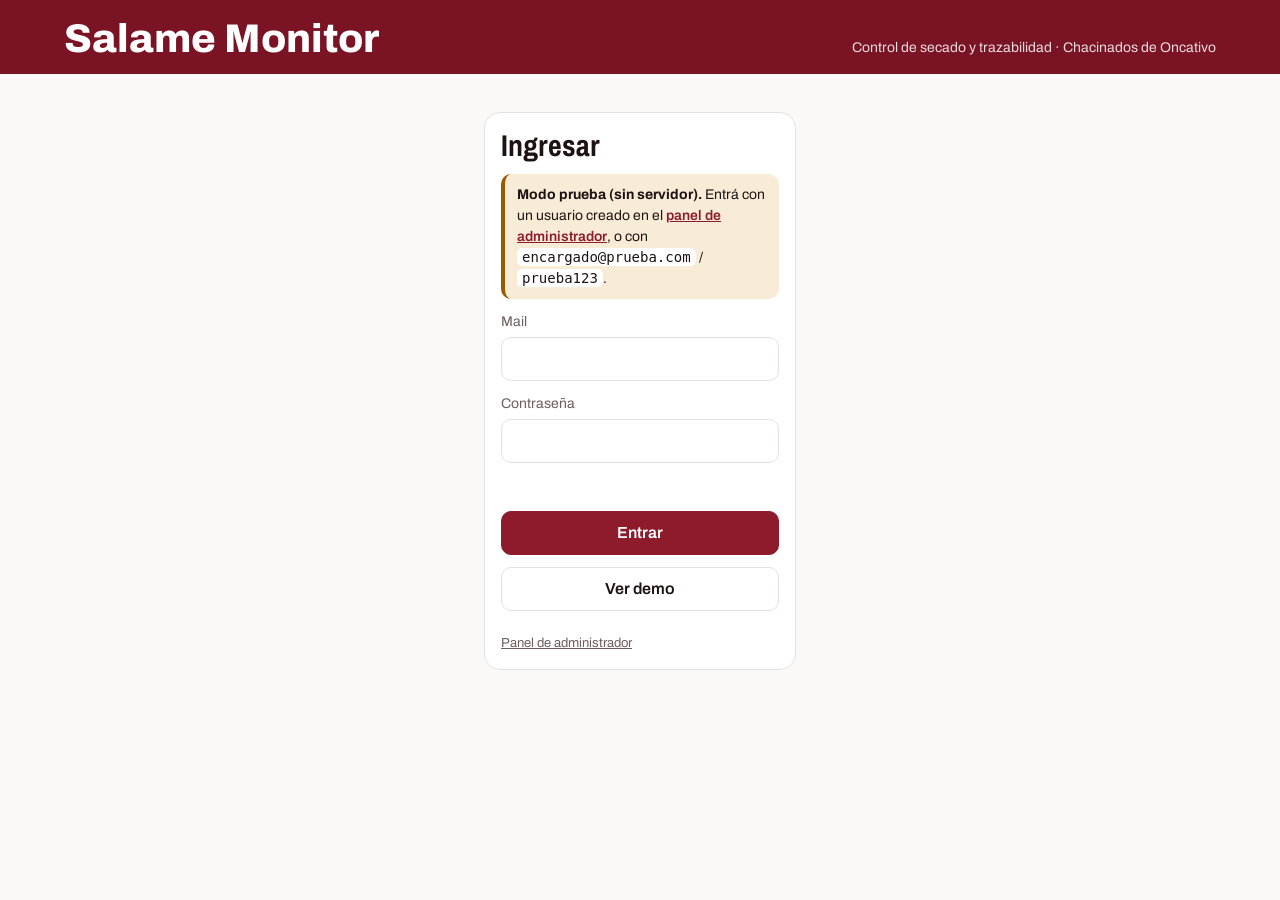
==== commit c1889da4: "Modo prueba: ingreso del salamero con los usuarios creados en el administrador - Sin servidor, index" ====
--- a/public_html/index.html
+++ b/public_html/index.html
@@ -42,6 +42,10 @@
 <section class="band login" id="login" hidden>
   <form class="panel" id="loginForm">
     <h2>Ingresar</h2>
+    <div class="prueba-nota" id="pruebaNota" hidden>
+      <b>Modo prueba (sin servidor).</b> Entrá con un usuario creado en el <a href="admin.html">panel de administrador</a>,
+      o con <code>encargado@prueba.com</code> / <code>prueba123</code>.
+    </div>
     <label>Mail<input type="email" name="email" autocomplete="username" required></label>
     <label>Contraseña<input type="password" name="password" autocomplete="current-password" required></label>
     <p class="err" id="loginErr" role="alert"></p>
--- a/public_html/assets/style.css
+++ b/public_html/assets/style.css
@@ -241,4 +241,32 @@
   .aviso{grid-template-columns:auto minmax(0,1fr)}.aviso .ver{grid-column:2}
   .causa{gap:10px}.causa>.ic.grande{width:26px;height:26px}
 }
-#s-caidos,#s-clientes,#fEmpresa,#detalle{scroll-margin-top:16px}
+#s-caidos,#s-clientes,#detalle{scroll-margin-top:16px}
+
+/* ---------- Ventanas (modales) de alta ---------- */
+.modal{border:0;border-radius:16px;padding:0;width:min(520px,calc(100vw - 32px));max-height:calc(100dvh - 32px);background:var(--card);color:var(--ink);box-shadow:0 20px 60px rgba(0,0,0,.45)}
+.modal::backdrop{background:rgba(0,0,0,.55)}
+.modal form{display:grid;gap:14px;padding:20px}
+.modal-head{display:flex;align-items:center;justify-content:space-between;gap:12px}
+.modal-head h2{display:flex;align-items:center;gap:10px;font-size:26px}
+.modal .cerrar{display:inline-flex;align-items:center;justify-content:center;width:44px;height:44px;border:0;border-radius:10px;background:var(--bg);color:var(--ink);cursor:pointer;flex:none}
+.modal .para{margin:-6px 0 0}
+.modal select{width:100%}
+.modal .note{margin:0}
+.modal .dos{display:grid;grid-template-columns:1fr 1fr;gap:12px}
+.modal .opcional{border:1px solid var(--line);border-radius:12px;padding:12px 14px 14px;margin:0;display:grid;gap:12px}
+.modal legend{padding:0 6px;font-weight:700}.modal legend span{font-weight:400;color:var(--mut)}
+.modal .acciones{display:flex;gap:10px;justify-content:flex-end;flex-wrap:wrap}
+.modal .err:empty{display:none}
+.sub-row{margin:18px 0 8px}.sub-row h3{margin:0}
+/* En celular la ventana sube desde abajo y ocupa el ancho */
+@media(max-width:600px){
+  .modal{width:100%;max-width:100%;margin:auto 0 0;border-radius:18px 18px 0 0;max-height:92dvh}
+  .modal form{padding:18px 16px max(18px,env(safe-area-inset-bottom,0px))}
+  .modal .dos{grid-template-columns:1fr}
+  .modal .acciones .btn{flex:1}
+}
+.prueba-nota{background:var(--tint-warn);border-left:4px solid var(--warn);border-radius:10px;padding:10px 12px;font-size:14px;line-height:1.5}
+.prueba-nota a{color:var(--red);font-weight:600}
+.prueba-nota code{background:var(--card);padding:1px 5px;border-radius:5px;user-select:all}
+.secreto .probar{display:inline-block;margin-left:6px;color:var(--ok);font-weight:700}
